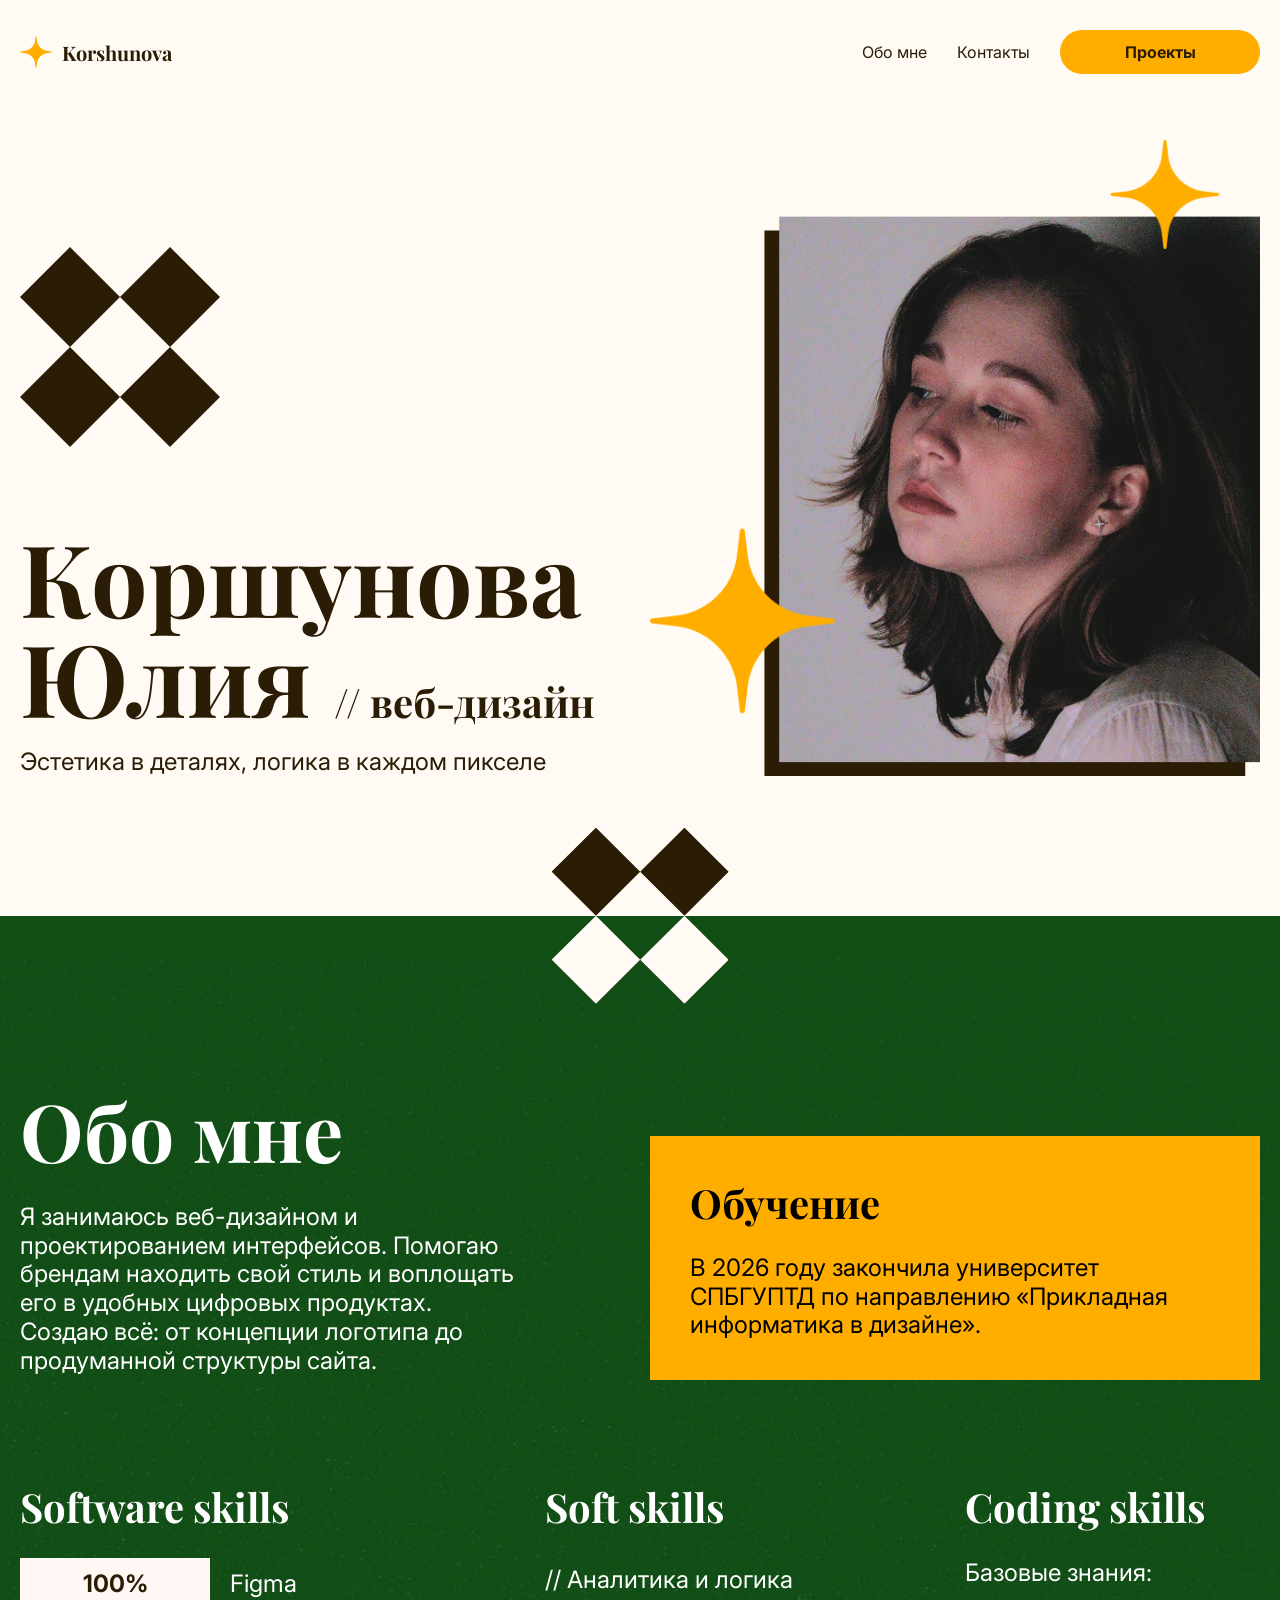
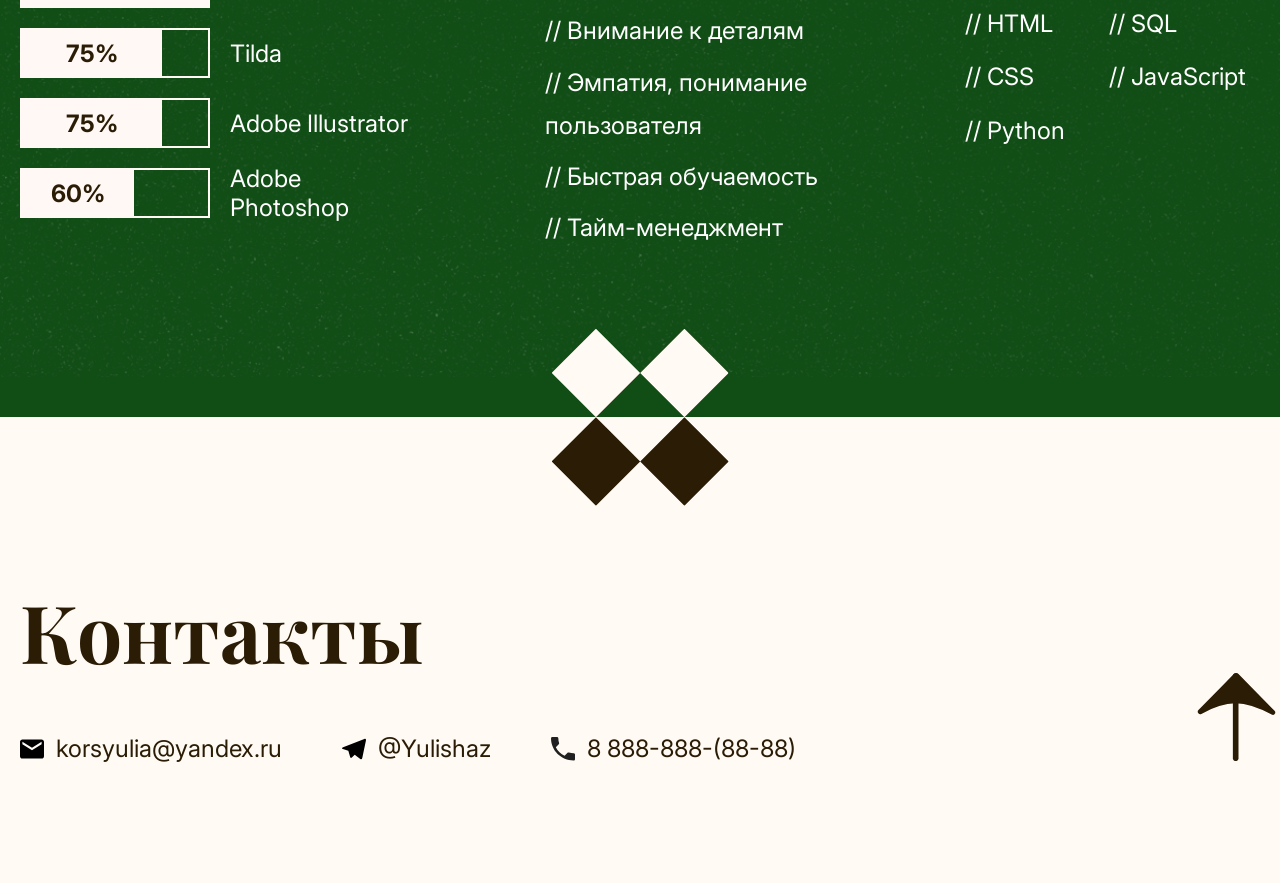
==== index.html @ 42a4868e "Initial commit - Portfolio site" ====
<!DOCTYPE html>
<html lang="ru">
<head>
  <meta charset="UTF-8">
  <meta name="viewport" content="width=device-width, initial-scale=1.0">
  <title>Korshunova</title>

  <link href="https://fonts.googleapis.com/css2?family=Inter:wght@400;700&family=Playfair+Display:wght@700&display=swap" rel="stylesheet">
  <link rel="stylesheet" href="style.css">
</head>

<body>

<header class="header">
  <div class="container header__inner">
    <a href="index.html" class="logo">
      <img src="img/logo.svg" alt="">
      <span>Korshunova</span>
    </a>

    <nav class="nav">
      <a href="#about">Обо мне</a>
      <a href="#contacts">Контакты</a>
      <a href="projects.html" class="btn">Проекты</a>
    </nav>
  </div>
</header>

<main>

<section class="hero">
  <div class="container grid hero__grid">

    <div class="hero__content">
      <img class="decor decor--shape" src="img/shape.svg" alt="">
      <div class="hero__name-wrapper">
        <h1>Коршунова<br>Юлия <span class="hero__role">// веб-дизайн</span></h1>
      </div>
      <p class="hero__desc">Эстетика в деталях, логика в каждом пикселе</p>
    </div>

    <div class="hero__image">
      <img src="img/photo.png" alt="">
    </div>

  </div>
</section>

<section class="decor-section decor-section--top">
  <div class="container">
    <img class="decor decor--tooltip1" src="img/Tooltip1.svg" alt="">
  </div>
</section>

<section class="about" id="about">
  <div class="container grid">

    <div class="about__text">
      <h2>Обо мне</h2>
      <p class="about__desc">
        Я занимаюсь веб-дизайном и проектированием интерфейсов. Помогаю брендам находить свой стиль и воплощать его в удобных цифровых продуктах. Создаю всё: от концепции логотипа до продуманной структуры сайта.
      </p>
    </div>

    <div class="about__education">
      <h3>Обучение</h3>
      <p>
        В 2026 году закончила университет СПБГУПТД по направлению «Прикладная информатика в дизайне».
      </p>
    </div>

    <!-- SOFTWARE -->
    <div class="skills software">
      <h3>Software skills</h3>
      <div class="software__grid">
        <div class="software__bars">
          <div class="skill">
            <div class="bar bar--full"><span class="bar__percent">100%</span></div>
            <span class="skill__name">Figma</span>
          </div>

          <div class="skill">
            <div class="bar bar--partial"><div class="bar__fill" style="width:75%"><span class="bar__percent">75%</span></div></div>
            <span class="skill__name">Tilda</span>
          </div>

          <div class="skill">
            <div class="bar bar--partial"><div class="bar__fill" style="width:75%"><span class="bar__percent">75%</span></div></div>
            <span class="skill__name">Adobe Illustrator</span>
          </div>

          <div class="skill">
            <div class="bar bar--partial"><div class="bar__fill" style="width:60%"><span class="bar__percent">60%</span></div></div>
            <span class="skill__name">Adobe Photoshop</span>
          </div>
        </div>
      </div>
    </div>

    <!-- SOFT -->
    <div class="skills soft">
      <h3>Soft skills</h3>
      <p>// Аналитика и логика</p>
      <p>// Внимание к деталям</p>
      <p>// Эмпатия, понимание пользователя</p>
      <p>// Быстрая обучаемость</p>
      <p>// Тайм-менеджмент</p>
    </div>

    <!-- CODING -->
    <div class="skills coding">
      <h3>Coding skills</h3>
      <p class="coding__subtitle">Базовые знания:</p>
      <div class="coding__grid">
        <span>// HTML</span>
        <span>// SQL</span>
        <span>// CSS</span>
        <span>// JavaScript</span>
        <span>// Python</span>
      </div>
    </div>

  </div>
</section>

<section class="decor-section decor-section--bottom">
  <div class="container">
    <img class="decor decor--tooltip2" src="img/Tooltip2.svg" alt="">
  </div>
</section>

<section class="contacts" id="contacts">
  <div class="container grid contacts__grid">
    <div class="contacts__content">
      <h2>Контакты</h2>

      <div class="contacts__row">
        <a href="mailto:korsyulia@yandex.ru" class="contacts__item">
          <img src="img/email.svg" alt="" class="contacts__icon">
          <span>korsyulia@yandex.ru</span>
        </a>
        <a href="https://t.me/Yulishaz" class="contacts__item">
          <img src="img/telegram.svg" alt="" class="contacts__icon">
          <span>@Yulishaz</span>
        </a>
        <a href="tel:88888888888" class="contacts__item">
          <img src="img/phone.svg" alt="" class="contacts__icon">
          <span>8 888-888-(88-88)</span>
        </a>
      </div>
    </div>

    <a href="#" class="scroll-up">
      <svg class="scroll-up__svg" width="94" height="90" viewBox="0 0 94 90" fill="none" xmlns="http://www.w3.org/2000/svg">
        <path d="M90.6475 45.5056L3.21889 45.5056" stroke="currentColor" stroke-width="6" stroke-linecap="round"/>
        <path d="M2.09815 43.5738L41.1259 5.20379C41.9572 4.38652 43.3418 5.45259 42.7895 6.47921C26.6225 36.5305 26.5753 55.269 42.088 82.7337C42.6707 83.7653 41.2412 84.9096 40.3964 84.0789L2.09815 46.4262C1.30101 45.6425 1.30101 44.3575 2.09815 43.5738Z" fill="currentColor" stroke="currentColor" stroke-width="3"/>
      </svg>
    </a>
  </div>
</section>

</main>

<script>
  // Плавный скролл к контактам
  document.querySelectorAll('a[href="#contacts"]').forEach(anchor => {
    anchor.addEventListener('click', function(e) {
      e.preventDefault();
      const contacts = document.querySelector('#contacts');
      if (contacts) {
        contacts.scrollIntoView({ behavior: 'smooth' });
      }
    });
  });
</script>

</body>
</html>
---- style.css ----
:root {
  --bg: #FFFBF4;
  --bar-bg: #FFF8F4;
  --dark: #2B1C05;
  --green: #114E16;
  --accent: #FFAE00;

  --container: 1300px;
}

/* RESET */
* {
  margin: 0;
  padding: 0;
  box-sizing: border-box;
}

body {
  background: var(--bg);
  color: var(--dark);
  font-family: 'Inter', sans-serif;
}

/* LAYOUT */
.container {
  max-width: var(--container);
  margin: 0 auto;
  padding: 0 20px;
}

.grid {
  display: grid;
  grid-template-columns: repeat(12, 1fr);
  gap: 20px;
}

/* HEADER */
.header {
  position: fixed;
  width: 100%;
  background: var(--bg);
  padding: 30px 0;
  z-index: 10;
}

.header__inner {
  display: flex;
  justify-content: space-between;
  align-items: center;
}

.logo {
  display: flex;
  gap: 10px;
  align-items: center;
  text-decoration: none;
  color: var(--dark);
  cursor: pointer;
  transition: color 0.3s ease;
}

.logo:hover {
  color: var(--accent);
}

.logo:active {
  color: var(--dark);
}

.logo img {
  width: 32px;
  height: 32px;
}

.logo span {
  font-family: 'Playfair Display', serif;
  font-weight: 700;
  font-size: 20px;
}

.nav {
  display: flex;
  gap: 30px;
  align-items: center;
}

.nav a {
  text-decoration: none;
  color: var(--dark);
  font-size: 16px;
  font-weight: 400;
  transition: color 0.3s ease, font-weight 0.3s ease;
}

.nav a:hover {
  color: var(--accent);
  font-weight: 700;
}

.nav a:active {
  color: var(--dark);
  font-weight: 700;
}

.nav .btn {
  background: var(--accent);
  border: none;
  padding: 12px 24px;
  border-radius: 24px;
  font-weight: bold;
  font-size: 16px;
  cursor: pointer;
  text-decoration: none;
  color: var(--dark);
  transition: background 0.3s ease, color 0.3s ease;
  width: 200px;
  text-align: center;
}

.nav .btn:hover {
  background: var(--dark);
  color: var(--bg);
}

.nav .btn:active {
  background: var(--dark);
  color: var(--bg);
}

/* HERO */
.hero {
  padding-top: 140px;
  padding-bottom: 100px;
  position: relative;
}

.hero__grid {
  align-items: end;
}

.hero__content {
  grid-column: 1 / 7;
  position: relative;
  display: flex;
  flex-direction: column;
  justify-content: flex-end;
  padding-top: 140px;
}

.hero__image {
  grid-column: 7 / 13;
  position: relative;
}

.hero__image img {
  width: 100%;
  display: block;
}

.hero__name-wrapper {
  position: relative;
  display: inline-block;
}

h1 {
  font-family: 'Playfair Display', serif;
  font-size: 100px;
  line-height: 1;
  display: inline;
}

.hero__role {
  font-family: 'Playfair Display', serif;
  font-size: 40px;
  white-space: nowrap;
}

.hero__desc {
  margin-top: 20px;
  font-size: 24px;
  font-weight: 400;
}

/* DECOR */
.decor {
  position: absolute;
  left: 50%;
  transform: translateX(-50%);
  z-index: 5;
}

.decor--shape {
  top: -140px;
  left: 0;
  transform: none;
  width: 200px;
  height: 200px;
}

.decor--tooltip1 {
  top: 0;
  width: calc((100% - 220px) / 12 * 2);
}

.decor--tooltip2 {
  bottom: 0;
  width: calc((100% - 220px) / 12 * 2);
}

/* DECOR SECTIONS */
.decor-section {
  position: relative;
  height: 80px;
  padding: 0;
}

.decor-section--top {
  background: linear-gradient(to bottom, var(--bg) 50%, var(--green) 50%);
}

.decor-section--bottom {
  background: linear-gradient(to bottom, var(--green) 50%, var(--bg) 50%);
}

.decor-section .container {
  max-width: var(--container);
  margin: 0 auto;
  padding: 0 20px;
  position: relative;
  height: 100%;
}

.decor-section .decor {
  position: absolute;
  top: 50%;
  left: 50%;
  transform: translate(-50%, -50%);
}

/* ABOUT */
.about {
  background: var(--green);
  color: white;
  padding: 120px 0;
  position: relative;
}

.about::before {
  content: '';
  position: absolute;
  top: 0;
  left: 0;
  right: 0;
  bottom: 0;
  background-image: url('img/ЗелёныйШум.png');
  background-size: cover;
  background-position: center;
  opacity: 0.5;
  pointer-events: none;
}

.about .container {
  position: relative;
  z-index: 1;
}

.about__text {
  grid-column: 1 / 6;
}

.about__text h2 {
  margin-bottom: 20px;
}

.about__desc {
  font-size: 24px;
  font-weight: 400;
  line-height: 1.2;
}

.about__text p {
  font-size: 24px;
  font-weight: 400;
  line-height: 1.2;
}

.about__education {
  grid-column: 7 / 13;
  background: var(--accent);
  color: black;
  padding: 40px;
	padding-right: 60px;
  margin-top: 60px;
}

.about__education p {
  font-size: 24px;
  font-weight: 400;
  line-height: 1.2;
}

h2 {
  font-family: 'Playfair Display', serif;
  font-size: 80px;
  margin-bottom: 30px;
}

h3 {
  font-family: 'Playfair Display', serif;
  font-size: 40px;
  margin-bottom: 25px;
}

/* SKILLS */
.skills {
  margin-top: 80px;
}

.software {
  grid-column: 1 / 5;
}

.software__grid {
  display: grid;
  grid-template-columns: repeat(2, 1fr);
  gap: 20px;
}

.software__bars {
  grid-column: 1 / 3;
  display: flex;
  flex-direction: column;
  gap: 20px;
}

.skill {
  display: grid;
  grid-template-columns: repeat(4, 1fr);
  gap: 20px;
  align-items: start;
}

.skill__name {
  grid-column: 3 / 5;
  font-size: 24px;
  font-weight: 400;
  display: flex;
  align-items: center;
  height: 50px;
}

/* BARS */
.bar {
  grid-column: 1 / 3;
  height: 50px;
  position: relative;
  background: var(--bar-bg);
  border: 2px solid var(--bar-bg);
  display: flex;
  align-items: center;
  justify-content: center;
}

.bar--partial {
  background: transparent;
  border-color: var(--bar-bg);
}

.bar__fill {
  position: absolute;
  left: 0;
  top: 0;
  bottom: 0;
  background: var(--bar-bg);
  display: flex;
  align-items: center;
  justify-content: center;
}

.bar__percent {
  position: relative;
  z-index: 1;
  font-family: 'Inter', sans-serif;
  font-weight: 700;
  font-size: 24px;
  color: var(--dark);
}

.soft {
  grid-column: 6 / 9;
}

.soft p {
  font-size: 24px;
  font-weight: 400;
  line-height: 1.8;
  margin-bottom: 8px;
}

.coding {
  grid-column: 10 / 13;
}

.coding__subtitle {
  font-size: 24px;
  font-weight: 400;
  margin-bottom: 15px;
}

.coding__grid {
  display: grid;
  grid-template-columns: repeat(2, auto);
  gap: 10px 30px;
}

.coding__grid span {
  font-size: 24px;
  font-weight: 400;
  line-height: 1.8;
}

/* CONTACTS */
.contacts {
  padding: 120px 0;
}

.contacts h2 {
  color: var(--dark);
}

.contacts__grid {
  position: relative;
}

.contacts__content {
  grid-column: 1 / 13;
}

.contacts__row {
  display: flex;
  gap: 60px;
  margin-top: 50px;
  flex-wrap: wrap;
  align-items: center;
}

.contacts__item {
  display: flex;
  align-items: center;
  gap: 12px;
  text-decoration: none;
  color: var(--dark);
  font-size: 24px;
  font-weight: 400;
  transition: color 0.3s ease, font-weight 0.3s ease;
}

.contacts__item:hover {
  color: var(--accent);
  font-weight: 700;
}

.contacts__item:hover .contacts__icon {
  filter: brightness(0) sepia(1) saturate(10000%) hue-rotate(38deg);
}

.contacts__item:active {
  color: var(--dark);
  font-weight: 700;
}

.contacts__item:active .contacts__icon {
  filter: brightness(0);
}

.contacts__icon {
  width: 24px;
  height: 24px;
  filter: brightness(0);
  transition: filter 0.3s ease;
}

.scroll-up {
  position: absolute;
  right: 0;
  bottom: 0;
  display: block;
  width: calc((100% - 220px) / 12);
  height: auto;
  cursor: pointer;
  color: var(--dark);
  transition: color 0.3s ease;
}

.scroll-up__svg {
  width: 100%;
  height: auto;
  fill: currentColor;
  stroke: currentColor;
  transform: rotate(90deg);
}

.scroll-up:hover {
  color: var(--accent);
}

.scroll-up:active {
  color: var(--dark);
}

/* ===========================
   MEDIA QUERIES
   =========================== */

/* Планшеты и небольшие десктопы (до 1024px) */
@media (max-width: 1024px) {
  :root {
    --container: 90%;
  }

  h1 {
    font-size: 72px;
  }

  .hero__role {
    font-size: 32px;
  }

  .hero__desc {
    font-size: 20px;
  }

  .hero {
    padding-top: 100px;
    padding-bottom: 60px;
  }

  .hero__content {
    grid-column: 1 / 8;
    padding-top: 80px;
  }

  .hero__image {
    grid-column: 8 / 13;
  }

  h2 {
    font-size: 60px;
  }

  h3 {
    font-size: 32px;
  }

  .about {
    padding: 80px 0;
  }

  .about__text {
    grid-column: 1 / 8;
  }

  .about__desc {
    font-size: 24px;
  }

  .about__text p,
  .about__education p {
    font-size: 20px;
  }

  .about__education {
    grid-column: 8 / 13;
    padding: 30px;
    margin-top: 40px;
  }

  .about__education p {
    font-size: 20px;
  }

  .skills {
    margin-top: 60px;
  }

  .software {
    grid-column: 1 / 6;
  }

  .soft {
    grid-column: 6 / 10;
  }

  .coding {
    grid-column: 10 / 13;
  }

  .skill__name,
  .bar__percent,
  .soft p,
  .coding__subtitle,
  .coding__grid span {
    font-size: 22px;
  }

  .contacts {
    padding: 80px 0;
  }

  .contacts__item {
    font-size: 20px;
  }

  .decor--shape {
    width: 150px;
    height: 150px;
  }
}

/* Планшеты портретные и большие телефоны (до 768px) */
@media (max-width: 768px) {
  .header {
    padding: 20px 0;
  }

  .logo img {
    width: 28px;
    height: 28px;
  }

  .logo span {
    font-size: 18px;
  }

  .nav {
    gap: 20px;
  }

  .nav a {
    font-size: 14px;
  }

  .nav .btn {
    padding: 10px 18px;
    font-size: 14px;
    width: auto;
  }

  h1 {
    font-size: 56px;
  }

  .hero__role {
    font-size: 28px;
  }

  .hero__desc {
    font-size: 18px;
  }

  .hero {
    padding-top: 80px;
    padding-bottom: 40px;
  }

  .hero__grid {
    grid-template-columns: 1fr;
  }

  .hero__image {
    grid-column: 1 / -1;
    order: -1;
	 margin-top: 40px; 
    margin-bottom: 60px;
  }

  .hero__image img {
    max-width: 50%;
    margin: 0 auto;
    display: block;
  }

  .hero__content {
    grid-column: 1 / -1;
    padding-top: 40px;
    text-align: left;
  }

  .decor--shape {
    top: -140px;
    left: 0;
    transform: none;
    width: 120px;
    height: 120px;
  }

  .about {
    padding: 60px 0;
  }

  .about .grid {
    grid-template-columns: 1fr;
  }

  .about__text,
  .about__education,
  .software,
  .soft,
  .coding {
    grid-column: 1 / -1;
  }

  .about__education {
    margin-top: 30px;
    padding: 25px;
  }

  .about__text h2,
  .about__education h3,
  .skills h3 {
    margin-bottom: 20px;
  }

  .about__text p,
  .about__education p {
    font-size: 20px;
  }

  .about__desc {
    font-size: 22px;
  }

  .skills {
    margin-top: 40px;
  }

  .software__grid {
    grid-template-columns: 1fr;
  }

  .skill {
    grid-template-columns: 1fr;
    gap: 10px;
  }

  .skill__name {
    grid-column: 1 / -1;
    height: auto;
    padding: 8px 0;
  }

  .bar {
    grid-column: 1 / -1;
  }

  .coding__grid {
    grid-template-columns: repeat(2, auto);
    gap: 10px 30px;
  }

  .contacts__row {
    gap: 30px;
    flex-direction: column;
    align-items: flex-start;
  }

  .contacts__item {
    font-size: 18px;
  }

  .scroll-up {
    width: 60px;
  }

  .decor-section {
    height: 60px;
  }

  .decor--tooltip1,
  .decor--tooltip2 {
    width: 80px;
  }
}

/* Мобильные телефоны (до 480px) */
@media (max-width: 480px) {
  .header {
    padding: 15px 0;
  }

  .header__inner {
    flex-direction: column;
    gap: 15px;
  }

  .logo {
    gap: 8px;
  }

  .logo img {
    width: 24px;
    height: 24px;
  }

  .logo span {
    font-size: 16px;
  }

  .nav {
    gap: 15px;
    flex-wrap: wrap;
    justify-content: center;
  }

  .nav a {
    font-size: 13px;
  }

  .nav .btn {
    padding: 8px 16px;
    font-size: 13px;
  }

  h1 {
    font-size: 42px;
  }

  .hero__role {
    font-size: 22px;
    white-space: normal;
  }

  .hero__desc {
    font-size: 16px;
  }

  .hero {
    padding-top: 60px;
    padding-bottom: 30px;
  }

  .hero__image {
    grid-column: 1 / -1;
    order: -1;
    margin-bottom: 50px;
  }

  .hero__image img {
    max-width: 100%;
  }

  .hero__content {
    grid-column: 1 / -1;
    padding-top: 140px;
    text-align: left;
	  padding-bottom: 50px;
  }

  .decor--shape {
    width: 120px;
    height: 120px;
    top: -0px;
    left: 0;
    transform: none;
  }

  h2 {
    font-size: 40px;
  }

  h3 {
    font-size: 24px;
  }

  .about {
    padding: 40px 0;
  }

  .about__text p,
  .about__education p {
    font-size: 18px;
  }

  .about__desc {
    font-size: 20px;
  }

  .about__education {
    padding: 20px;
  }

  .skills {
    margin-top: 30px;
  }

  .skill__name,
  .bar__percent,
  .soft p,
  .coding__subtitle,
  .coding__grid span {
    font-size: 20px;
  }

  .bar {
    height: 40px;
  }

  .skill__name {
    height: auto;
  }

  .coding__grid {
    grid-template-columns: repeat(2, auto);
    gap: 10px 20px;
  }

  .contacts {
    padding: 60px 0;
  }

  .contacts__row {
    gap: 20px;
  }

  .contacts__item {
    font-size: 16px;
  }

  .contacts__icon {
    width: 20px;
    height: 20px;
  }

  .scroll-up {
    width: 50px;
  }

  .decor-section {
    height: 40px;
  }

  .decor--tooltip1,
  .decor--tooltip2 {
    width: 110px;
  }
}
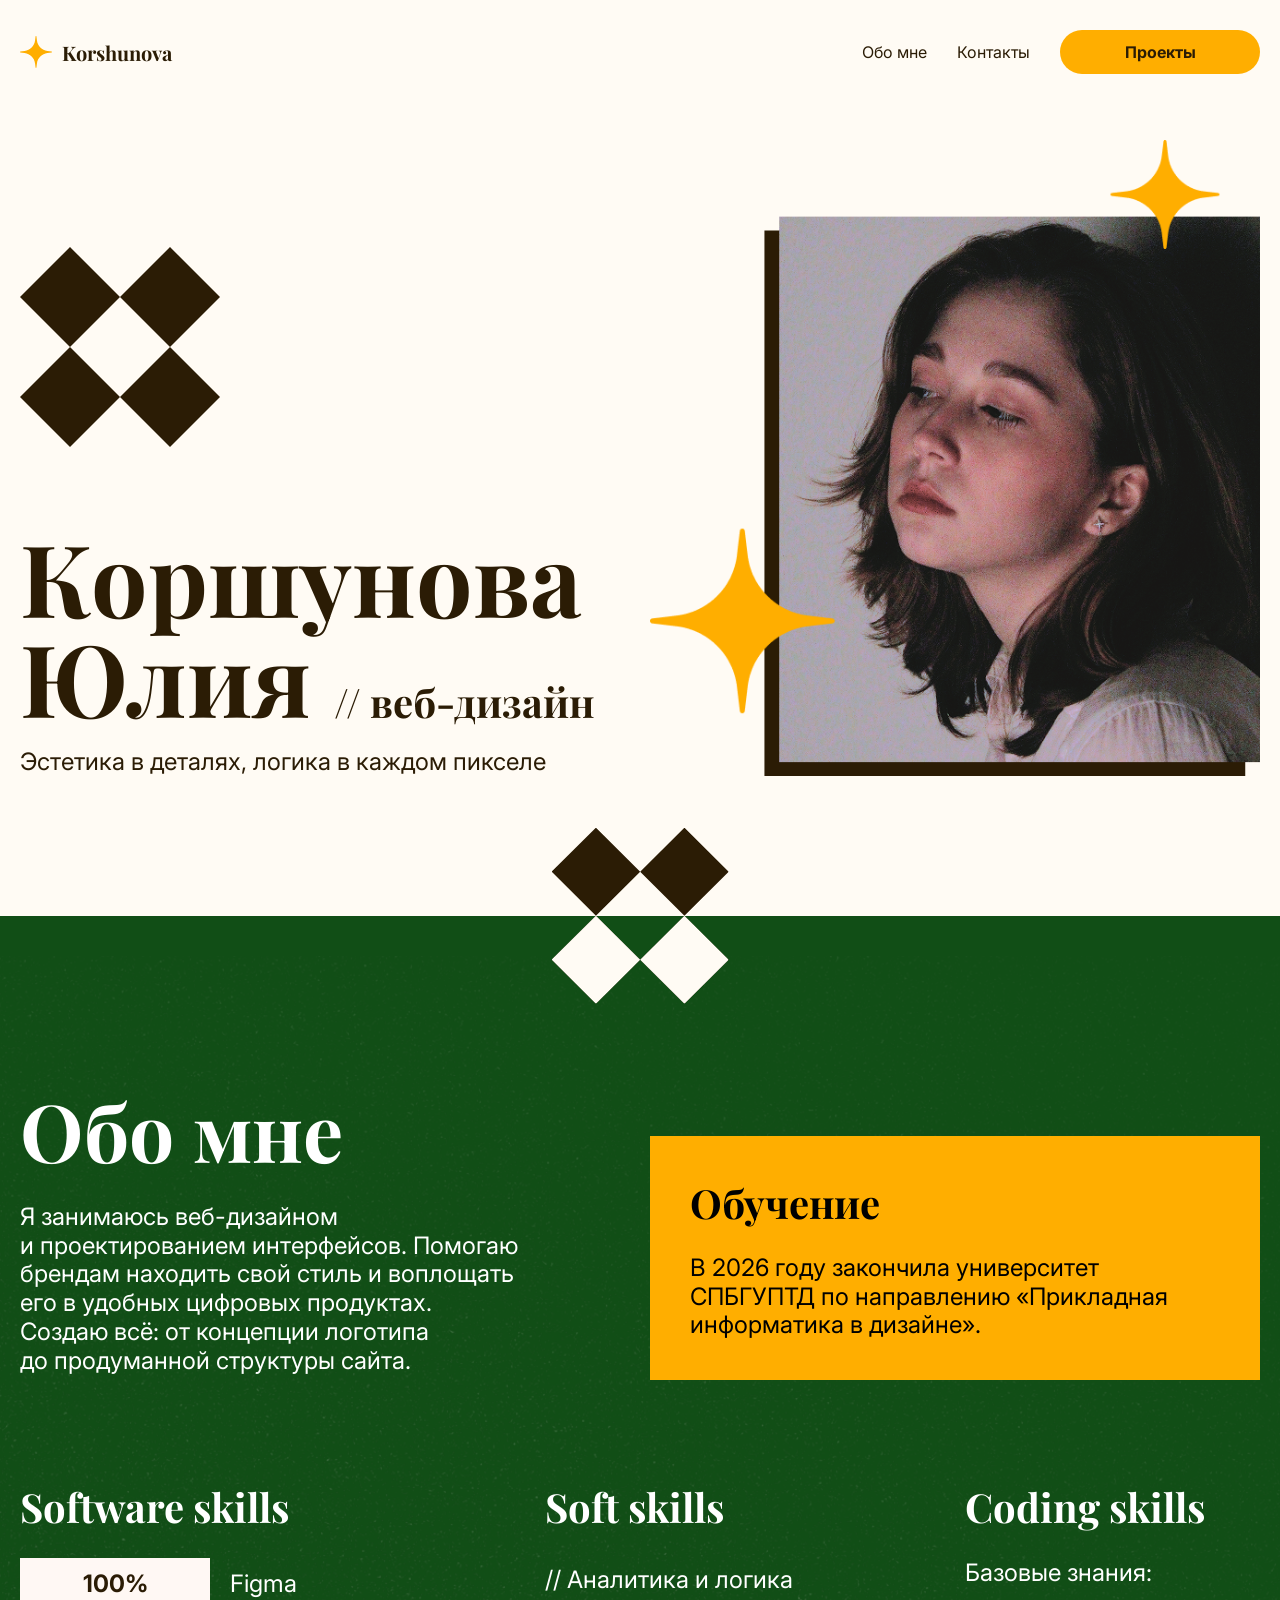
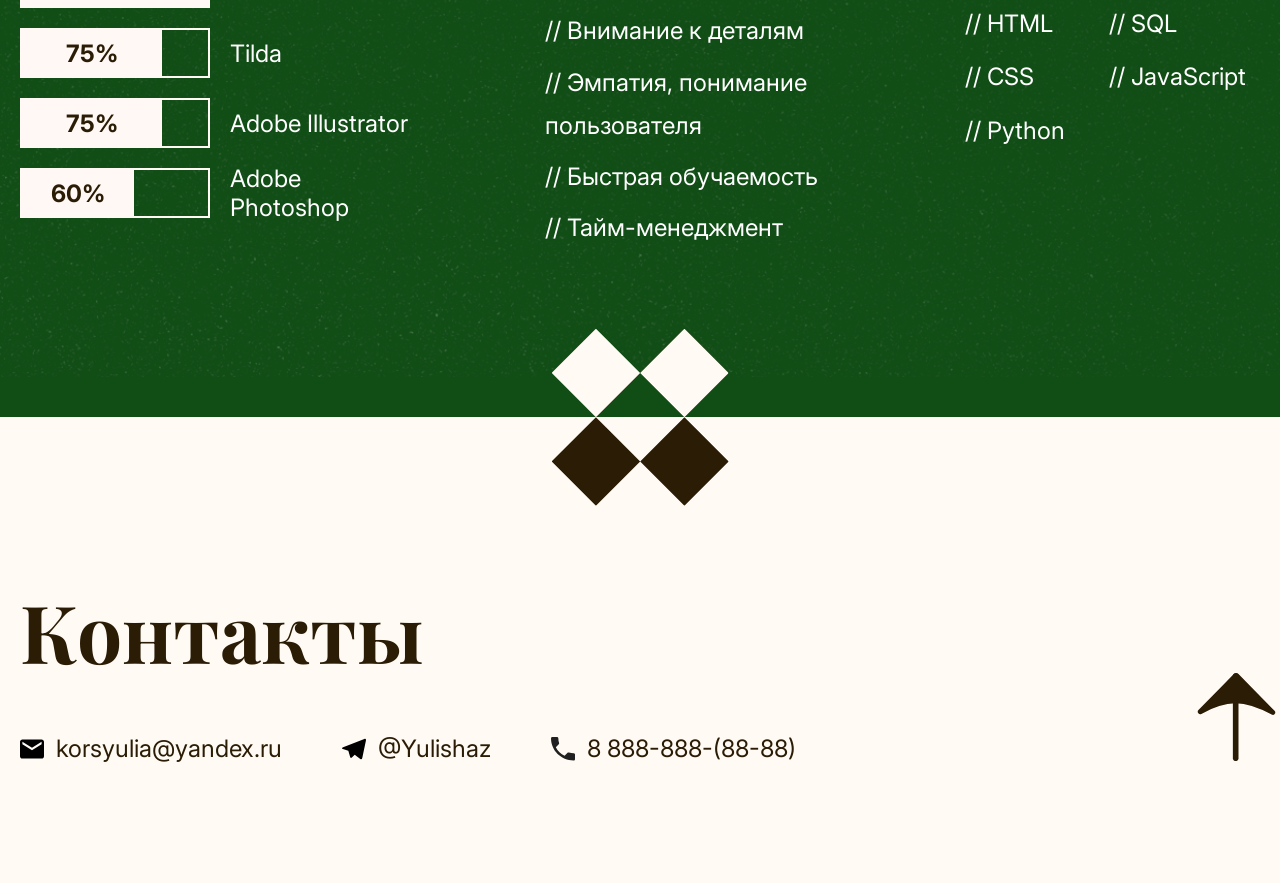
==== commit 686b7fe9: "Обновлены тексты с неразрывными пробелами для предлогов" ====
--- a/index.html
+++ b/index.html
@@ -58,14 +58,14 @@
     <div class="about__text">
       <h2>Обо мне</h2>
       <p class="about__desc">
-        Я занимаюсь веб-дизайном и проектированием интерфейсов. Помогаю брендам находить свой стиль и воплощать его в удобных цифровых продуктах. Создаю всё: от концепции логотипа до продуманной структуры сайта.
+        Я&nbsp;занимаюсь веб-дизайном и&nbsp;проектированием интерфейсов. Помогаю брендам находить свой стиль и&nbsp;воплощать его в&nbsp;удобных цифровых продуктах. Создаю всё: от&nbsp;концепции логотипа до&nbsp;продуманной структуры сайта.
       </p>
     </div>
 
     <div class="about__education">
       <h3>Обучение</h3>
       <p>
-        В 2026 году закончила университет СПБГУПТД по направлению «Прикладная информатика в дизайне».
+        В&nbsp;2026&nbsp;году закончила университет СПБГУПТД по&nbsp;направлению «Прикладная информатика в&nbsp;дизайне».
       </p>
     </div>
 
